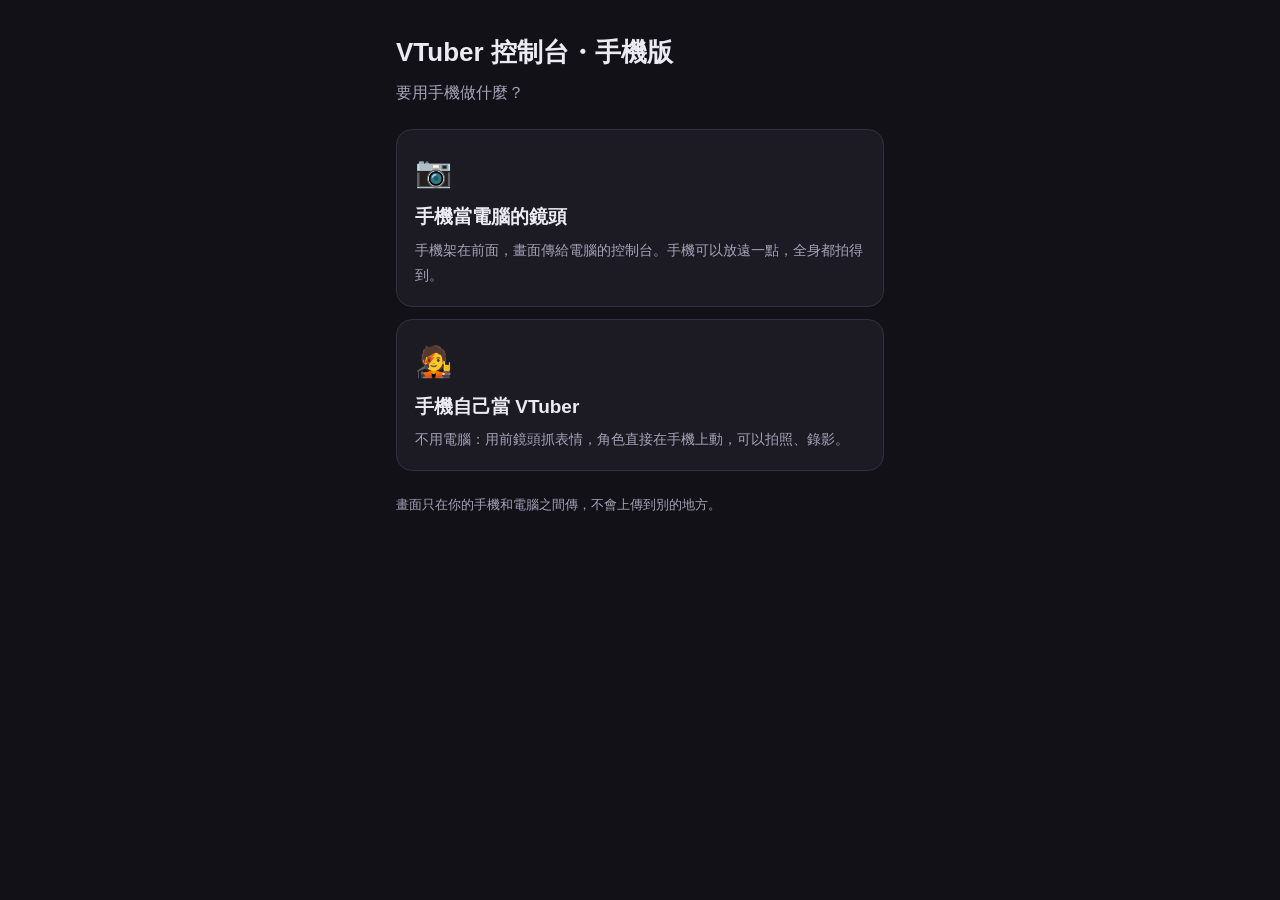
==== index.html @ 38bf388b "Initial upload: VTuber mobile site" ====
<!doctype html>
<html lang="zh-Hant-TW">
<head>
  <meta charset="utf-8" />
  <meta name="viewport" content="width=device-width, initial-scale=1, viewport-fit=cover" />
  <meta name="theme-color" content="#121117" />
  <link rel="icon" href="data:image/svg+xml,%3Csvg xmlns=%22http://www.w3.org/2000/svg%22 viewBox=%220 0 100 100%22%3E%3Ctext y=%22.9em%22 font-size=%2290%22%3E%F0%9F%A7%91%E2%80%8D%F0%9F%8E%A4%3C/text%3E%3C/svg%3E" />
  <link rel="apple-touch-icon" href="thumbs/千駄ヶ谷渋.png" />
  <title>VTuber 控制台・手機版</title>
  <script type="module" crossorigin src="./assets/phone-CGs2u6xk.js"></script>
  <link rel="stylesheet" crossorigin href="./assets/phone-DROpZ-zd.css">
</head>
<body>
  <main class="landing">
    <h1>VTuber 控制台・手機版</h1>
    <p class="sub">要用手機做什麼？</p>
    <a class="choice" href="cam.html">
      <span class="ico">📷</span>
      <b>手機當電腦的鏡頭</b>
      <span>手機架在前面，畫面傳給電腦的控制台。手機可以放遠一點，全身都拍得到。</span>
    </a>
    <a class="choice" href="vtuber.html">
      <span class="ico">🧑‍🎤</span>
      <b>手機自己當 VTuber</b>
      <span>不用電腦：用前鏡頭抓表情，角色直接在手機上動，可以拍照、錄影。</span>
    </a>
    <footer>畫面只在你的手機和電腦之間傳，不會上傳到別的地方。</footer>
  </main>
</body>
</html>
---- assets/phone-DROpZ-zd.css ----
:root{--lightningcss-light: ;--lightningcss-dark:initial;color-scheme:dark;--bg:#121117;--panel:#1c1b23;--panel2:#25242e;--line:#33313f;--text:#ecebf3;--sub:#a5a2b8;--accent:#a78bfa;--accent-ink:#1a1230;--ok:#5ccf9a;--warn:#f0b45a;--err:#ff7b7b;--safe-b:env(safe-area-inset-bottom,0px);--safe-t:env(safe-area-inset-top,0px)}*{box-sizing:border-box;-webkit-tap-highlight-color:transparent}html,body{background:var(--bg);height:100%;color:var(--text);margin:0}body{font:16px/1.6 -apple-system,BlinkMacSystemFont,PingFang TC,Noto Sans TC,Microsoft JhengHei,sans-serif}button{font:inherit;color:var(--text);background:var(--panel2);border:1px solid var(--line);cursor:pointer;border-radius:12px;min-height:44px;padding:10px 14px}button.primary{background:var(--accent);color:var(--accent-ink);border-color:var(--accent);font-weight:700}button.big{width:100%;min-height:52px;font-size:17px}button.on{border-color:var(--accent);color:var(--accent)}button:disabled{opacity:.5}input{font:inherit;color:var(--text);background:var(--bg);border:1px solid var(--line);border-radius:10px;width:100%;padding:10px 12px}a{color:var(--accent)}[hidden]{display:none!important}.bar{z-index:10;padding:calc(10px + var(--safe-t)) 12px 10px;pointer-events:none;justify-content:space-between;align-items:center;gap:8px;display:flex;position:fixed;top:0;left:0;right:0}.bar>*{pointer-events:auto}.pill{-webkit-backdrop-filter:blur(8px);backdrop-filter:blur(8px);color:var(--sub);background:#0000008c;border-radius:99px;padding:4px 12px;font-size:13px}.pill[data-kind=ok]{color:var(--ok)}.pill[data-kind=busy]{color:var(--warn)}.pill[data-kind=error]{color:var(--err)}.home{color:var(--text);background:#0000008c;border-radius:99px;padding:4px 12px;font-size:13px;text-decoration:none}.landing{max-width:520px;padding:calc(32px + var(--safe-t)) 16px calc(32px + var(--safe-b));margin:0 auto}.landing h1{margin:0 0 6px;font-size:26px}.landing .sub{color:var(--sub);margin:0 0 24px}.choice{color:var(--text);background:var(--panel);border:1px solid var(--line);border-radius:16px;margin-bottom:12px;padding:18px;text-decoration:none;display:block}.choice b{margin-bottom:4px;font-size:19px;display:block}.choice span{color:var(--sub);font-size:14px}.choice .ico{margin-bottom:6px;font-size:30px;display:block}.landing footer{color:var(--sub);margin-top:24px;font-size:13px}.cam-page #preview{object-fit:cover;background:#000;width:100%;height:100%;position:fixed;inset:0}.cam-page #preview.mirror{transform:scaleX(-1)}.cam-page .sheet{z-index:5;background:var(--panel);padding:20px 16px calc(20px + var(--safe-b));border-radius:20px 20px 0 0;position:fixed;bottom:0;left:0;right:0;box-shadow:0 -8px 30px #0006}.cam-page h1{margin:0 0 4px;font-size:21px}.cam-page .sub{color:var(--sub);margin:0 0 14px;font-size:14px}.field{color:var(--sub);margin-bottom:14px;font-size:14px;display:block}.field input{letter-spacing:6px;text-align:center;text-transform:uppercase;margin-top:6px;font-family:ui-monospace,Menlo,monospace;font-size:24px}.err{color:var(--err);margin:10px 0 0;font-size:14px}.cam-page .dock{left:12px;right:12px;bottom:calc(14px + var(--safe-b));z-index:5;gap:8px;display:flex;position:fixed}.cam-page .dock button{-webkit-backdrop-filter:blur(8px);backdrop-filter:blur(8px);background:#1c1b23d9;flex:1;padding:8px;font-size:14px}.cam-page .tips{top:calc(52px + var(--safe-t));z-index:4;-webkit-backdrop-filter:blur(8px);backdrop-filter:blur(8px);background:#0000008c;border-radius:14px;padding:10px 14px;font-size:13px;position:fixed;left:12px;right:12px}.cam-page .tips ul{color:var(--sub);margin:4px 0 0;padding-left:18px}.cam-page .tips li b{color:var(--text)}.dim{z-index:20;text-align:center;color:#555;background:#000;place-items:center;font-size:14px;display:grid;position:fixed;inset:0}.vt-page{overscroll-behavior:none;touch-action:manipulation;overflow:hidden}.vt-page #stage{position:fixed;inset:0}.vt-page #stage canvas{display:block;width:100%!important;height:100%!important}.vt-page .pip{z-index:6;top:calc(52px + var(--safe-t));aspect-ratio:3/4;object-fit:cover;background:#000;border:1px solid #ffffff40;border-radius:10px;width:96px;position:fixed;left:12px;transform:scaleX(-1)}.rec-time{color:#fff;font-variant-numeric:tabular-nums;background:#d64545e6;border-radius:99px;padding:4px 12px;font-size:13px}.vt-actions{left:16px;right:16px;bottom:calc(84px + var(--safe-b));z-index:6;position:fixed}.vt-actions .row{justify-content:center;gap:8px;display:flex}.vt-actions .row button{-webkit-backdrop-filter:blur(8px);backdrop-filter:blur(8px);background:#1c1b23cc;font-size:14px}.vt-page .dock{z-index:8;padding:6px 4px calc(6px + var(--safe-b));-webkit-backdrop-filter:blur(12px);backdrop-filter:blur(12px);border-top:1px solid var(--line);background:#121117e0;grid-template-columns:repeat(6,1fr);display:grid;position:fixed;bottom:0;left:0;right:0}.vt-page .dock button{min-height:52px;color:var(--sub);background:0 0;border:0;border-radius:10px;flex-direction:column;align-items:center;gap:2px;padding:4px 0;font-size:11px;display:flex}.vt-page .dock button span{font-size:22px;line-height:1.1}.vt-page .dock button b{font-weight:400}.vt-page .dock button.on{color:var(--accent);background:var(--panel2)}.vt-page .dock button.recording{color:#ff6b6b}.vt-page .dock button.recording span{animation:1s infinite blink}@keyframes blink{50%{opacity:.3}}.vt-page .sheet{left:0;right:0;bottom:calc(64px + var(--safe-b));z-index:7;background:var(--panel);border-radius:18px 18px 0 0;flex-direction:column;max-height:52vh;display:flex;position:fixed;box-shadow:0 -8px 30px #00000073}.sheet-head{justify-content:space-between;align-items:center;padding:12px 16px 6px;display:flex}.sheet-head button{min-height:36px;color:var(--sub);background:0 0;border:0;padding:4px 12px}.sheet-body{-webkit-overflow-scrolling:touch;padding:4px 16px 16px;overflow-y:auto}.grid{grid-template-columns:repeat(auto-fill,minmax(84px,1fr));gap:8px;display:grid}.grid.small{grid-template-columns:repeat(auto-fill,minmax(104px,1fr))}.card{text-align:center;flex-direction:column;align-items:stretch;gap:4px;min-height:0;padding:6px;font-size:12px;display:flex}.card img,.card i{aspect-ratio:1;object-fit:cover;background:var(--bg);border-radius:8px;width:100%;font-style:normal;display:block}.card i.ico{place-items:center;font-size:30px;display:grid}.card span{text-overflow:ellipsis;white-space:nowrap;overflow:hidden}.card.on,.chip.on{border-color:var(--accent);color:var(--accent)}.chip{font-size:14px}.label{color:var(--sub);margin:4px 0 6px;font-size:13px}.seg{gap:6px;margin-bottom:12px;display:flex}.seg button{flex:1;padding:8px 4px;font-size:14px}.check{border-top:1px solid var(--line);align-items:flex-start;gap:10px;padding:10px 0;font-size:15px;display:flex}.check input{width:20px;height:20px;accent-color:var(--accent);flex:none;margin-top:2px}.hint{color:var(--sub);font-size:13px}.toast{z-index:9;left:16px;right:16px;top:calc(52px + var(--safe-t));-webkit-backdrop-filter:blur(8px);backdrop-filter:blur(8px);background:#1c1b23eb;border-radius:12px;justify-content:space-between;align-items:center;gap:10px;margin:0;padding:10px 14px;font-size:14px;display:flex;position:fixed}.toast button{flex:none;min-height:36px;padding:4px 16px}.flash{z-index:30;opacity:.7;pointer-events:none;background:#fff;position:fixed;inset:0}
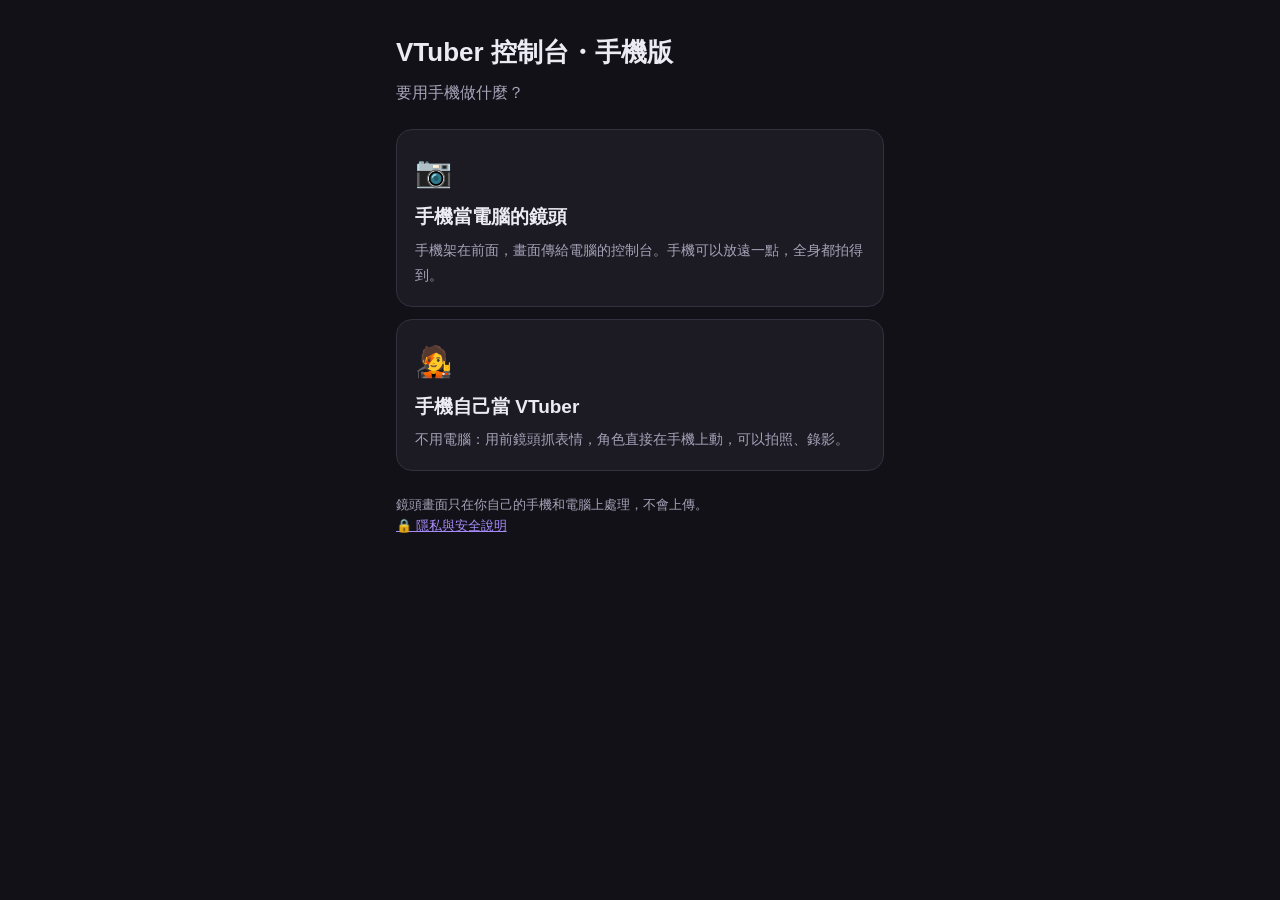
==== commit d22c9b4e: "Update site build: add motions and privacy page" ====
--- a/index.html
+++ b/index.html
@@ -7,8 +7,8 @@
   <link rel="icon" href="data:image/svg+xml,%3Csvg xmlns=%22http://www.w3.org/2000/svg%22 viewBox=%220 0 100 100%22%3E%3Ctext y=%22.9em%22 font-size=%2290%22%3E%F0%9F%A7%91%E2%80%8D%F0%9F%8E%A4%3C/text%3E%3C/svg%3E" />
   <link rel="apple-touch-icon" href="thumbs/千駄ヶ谷渋.png" />
   <title>VTuber 控制台・手機版</title>
-  <script type="module" crossorigin src="./assets/phone-CGs2u6xk.js"></script>
-  <link rel="stylesheet" crossorigin href="./assets/phone-DROpZ-zd.css">
+  <script type="module" crossorigin src="./assets/phone-BZ4PH8wU.js"></script>
+  <link rel="stylesheet" crossorigin href="./assets/phone-Bj1UAY7K.css">
 </head>
 <body>
   <main class="landing">
@@ -24,7 +24,7 @@
       <b>手機自己當 VTuber</b>
       <span>不用電腦：用前鏡頭抓表情，角色直接在手機上動，可以拍照、錄影。</span>
     </a>
-    <footer>畫面只在你的手機和電腦之間傳，不會上傳到別的地方。</footer>
+    <footer>鏡頭畫面只在你自己的手機和電腦上處理，不會上傳。<br><a href="privacy.html">🔒 隱私與安全說明</a></footer>
   </main>
 </body>
 </html>
--- a/assets/phone-Bj1UAY7K.css
+++ b/assets/phone-Bj1UAY7K.css
@@ -0,0 +1 @@
+:root{--lightningcss-light: ;--lightningcss-dark:initial;color-scheme:dark;--bg:#121117;--panel:#1c1b23;--panel2:#25242e;--line:#33313f;--text:#ecebf3;--sub:#a5a2b8;--accent:#a78bfa;--accent-ink:#1a1230;--ok:#5ccf9a;--warn:#f0b45a;--err:#ff7b7b;--safe-b:env(safe-area-inset-bottom,0px);--safe-t:env(safe-area-inset-top,0px)}*{box-sizing:border-box;-webkit-tap-highlight-color:transparent}html,body{background:var(--bg);height:100%;color:var(--text);margin:0}body{font:16px/1.6 -apple-system,BlinkMacSystemFont,PingFang TC,Noto Sans TC,Microsoft JhengHei,sans-serif}button{font:inherit;color:var(--text);background:var(--panel2);border:1px solid var(--line);cursor:pointer;border-radius:12px;min-height:44px;padding:10px 14px}button.primary{background:var(--accent);color:var(--accent-ink);border-color:var(--accent);font-weight:700}button.big{width:100%;min-height:52px;font-size:17px}button.on{border-color:var(--accent);color:var(--accent)}button:disabled{opacity:.5}input{font:inherit;color:var(--text);background:var(--bg);border:1px solid var(--line);border-radius:10px;width:100%;padding:10px 12px}a{color:var(--accent)}[hidden]{display:none!important}.bar{z-index:10;padding:calc(10px + var(--safe-t)) 12px 10px;pointer-events:none;justify-content:space-between;align-items:center;gap:8px;display:flex;position:fixed;top:0;left:0;right:0}.bar>*{pointer-events:auto}.pill{-webkit-backdrop-filter:blur(8px);backdrop-filter:blur(8px);color:var(--sub);background:#0000008c;border-radius:99px;padding:4px 12px;font-size:13px}.pill[data-kind=ok]{color:var(--ok)}.pill[data-kind=busy]{color:var(--warn)}.pill[data-kind=error]{color:var(--err)}.home{color:var(--text);background:#0000008c;border-radius:99px;padding:4px 12px;font-size:13px;text-decoration:none}.landing{max-width:520px;padding:calc(32px + var(--safe-t)) 16px calc(32px + var(--safe-b));margin:0 auto}.landing h1{margin:0 0 6px;font-size:26px}.landing .sub{color:var(--sub);margin:0 0 24px}.choice{color:var(--text);background:var(--panel);border:1px solid var(--line);border-radius:16px;margin-bottom:12px;padding:18px;text-decoration:none;display:block}.choice b{margin-bottom:4px;font-size:19px;display:block}.choice span{color:var(--sub);font-size:14px}.choice .ico{margin-bottom:6px;font-size:30px;display:block}.landing footer{color:var(--sub);margin-top:24px;font-size:13px}.cam-page #preview{object-fit:cover;background:#000;width:100%;height:100%;position:fixed;inset:0}.cam-page #preview.mirror{transform:scaleX(-1)}.cam-page .sheet{z-index:5;background:var(--panel);padding:20px 16px calc(20px + var(--safe-b));border-radius:20px 20px 0 0;position:fixed;bottom:0;left:0;right:0;box-shadow:0 -8px 30px #0006}.cam-page h1{margin:0 0 4px;font-size:21px}.cam-page .sub{color:var(--sub);margin:0 0 14px;font-size:14px}.field{color:var(--sub);margin-bottom:14px;font-size:14px;display:block}.field input{letter-spacing:6px;text-align:center;text-transform:uppercase;margin-top:6px;font-family:ui-monospace,Menlo,monospace;font-size:24px}.err{color:var(--err);margin:10px 0 0;font-size:14px}.cam-page .dock{left:12px;right:12px;bottom:calc(14px + var(--safe-b));z-index:5;gap:8px;display:flex;position:fixed}.cam-page .dock button{-webkit-backdrop-filter:blur(8px);backdrop-filter:blur(8px);background:#1c1b23d9;flex:1;padding:8px;font-size:14px}.cam-page .tips{top:calc(52px + var(--safe-t));z-index:4;-webkit-backdrop-filter:blur(8px);backdrop-filter:blur(8px);background:#0000008c;border-radius:14px;padding:10px 14px;font-size:13px;position:fixed;left:12px;right:12px}.cam-page .tips ul{color:var(--sub);margin:4px 0 0;padding-left:18px}.cam-page .tips li b{color:var(--text)}.dim{z-index:20;text-align:center;color:#555;background:#000;place-items:center;font-size:14px;display:grid;position:fixed;inset:0}.vt-page{overscroll-behavior:none;touch-action:manipulation;overflow:hidden}.vt-page #stage{position:fixed;inset:0}.vt-page #stage canvas{display:block;width:100%!important;height:100%!important}.vt-page .pip{z-index:6;top:calc(52px + var(--safe-t));aspect-ratio:3/4;object-fit:cover;background:#000;border:1px solid #ffffff40;border-radius:10px;width:96px;position:fixed;left:12px;transform:scaleX(-1)}.rec-time{color:#fff;font-variant-numeric:tabular-nums;background:#d64545e6;border-radius:99px;padding:4px 12px;font-size:13px}.vt-actions{left:16px;right:16px;bottom:calc(84px + var(--safe-b));z-index:6;position:fixed}.vt-actions .row{justify-content:center;gap:8px;display:flex}.vt-actions .row button{-webkit-backdrop-filter:blur(8px);backdrop-filter:blur(8px);background:#1c1b23cc;font-size:14px}.vt-page .dock{z-index:8;padding:6px 4px calc(6px + var(--safe-b));-webkit-backdrop-filter:blur(12px);backdrop-filter:blur(12px);border-top:1px solid var(--line);background:#121117e0;grid-template-columns:repeat(6,1fr);display:grid;position:fixed;bottom:0;left:0;right:0}.vt-page .dock button{min-height:52px;color:var(--sub);background:0 0;border:0;border-radius:10px;flex-direction:column;align-items:center;gap:2px;padding:4px 0;font-size:11px;display:flex}.vt-page .dock button span{font-size:22px;line-height:1.1}.vt-page .dock button b{font-weight:400}.vt-page .dock button.on{color:var(--accent);background:var(--panel2)}.vt-page .dock button.recording{color:#ff6b6b}.vt-page .dock button.recording span{animation:1s infinite blink}@keyframes blink{50%{opacity:.3}}.vt-page .sheet{left:0;right:0;bottom:calc(64px + var(--safe-b));z-index:7;background:var(--panel);border-radius:18px 18px 0 0;flex-direction:column;max-height:52vh;display:flex;position:fixed;box-shadow:0 -8px 30px #00000073}.sheet-head{justify-content:space-between;align-items:center;padding:12px 16px 6px;display:flex}.sheet-head button{min-height:36px;color:var(--sub);background:0 0;border:0;padding:4px 12px}.sheet-body{-webkit-overflow-scrolling:touch;padding:4px 16px 16px;overflow-y:auto}.grid{grid-template-columns:repeat(auto-fill,minmax(84px,1fr));gap:8px;display:grid}.grid.small{grid-template-columns:repeat(auto-fill,minmax(104px,1fr))}.card{text-align:center;flex-direction:column;align-items:stretch;gap:4px;min-height:0;padding:6px;font-size:12px;display:flex}.card img,.card i{aspect-ratio:1;object-fit:cover;background:var(--bg);border-radius:8px;width:100%;font-style:normal;display:block}.card i.ico{place-items:center;font-size:30px;display:grid}.card span{text-overflow:ellipsis;white-space:nowrap;overflow:hidden}.card.on,.chip.on{border-color:var(--accent);color:var(--accent)}.chip{font-size:14px}.label{color:var(--sub);margin:4px 0 6px;font-size:13px}.seg{gap:6px;margin-bottom:12px;display:flex}.seg button{flex:1;padding:8px 4px;font-size:14px}.check{border-top:1px solid var(--line);align-items:flex-start;gap:10px;padding:10px 0;font-size:15px;display:flex}.check input{width:20px;height:20px;accent-color:var(--accent);flex:none;margin-top:2px}.hint{color:var(--sub);font-size:13px}.toast{z-index:9;left:16px;right:16px;top:calc(52px + var(--safe-t));-webkit-backdrop-filter:blur(8px);backdrop-filter:blur(8px);background:#1c1b23eb;border-radius:12px;justify-content:space-between;align-items:center;gap:10px;margin:0;padding:10px 14px;font-size:14px;display:flex;position:fixed}.toast button{flex:none;min-height:36px;padding:4px 16px}.flash{z-index:30;opacity:.7;pointer-events:none;background:#fff;position:fixed;inset:0}.vt-page .pip.back{transform:none}.vt-page .seg button{padding:8px 2px}.privacy-page .back{color:var(--sub);margin-bottom:12px;font-size:14px;text-decoration:none;display:inline-block}.landing .links{flex-wrap:wrap;gap:16px;display:flex}.setting-link{border-top:1px solid var(--line);padding:12px 0;font-size:15px;text-decoration:none;display:block}.cam-page .tips a{margin-top:6px;font-size:13px;display:inline-block}.setting-btn{text-align:left;width:100%;margin:4px 0 8px;font-size:15px;display:block}.card.add i{color:var(--accent);border:1.5px dashed var(--line);background:0 0;place-items:center;font-size:30px;font-style:normal;display:grid}.card{position:relative}.card .del{color:#fff;background:#000000a6;border:0;border-radius:50%;width:26px;height:26px;min-height:0;padding:0;font-size:13px;line-height:1;position:absolute;top:2px;right:2px}.chip.add{color:var(--accent);border-style:dashed}.chip{position:relative}.chip .del{color:#fff;background:#444;border:0;border-radius:50%;width:22px;height:22px;min-height:0;padding:0;font-size:11px;position:absolute;top:-6px;right:-6px}.vt-page .dock{grid-template-columns:repeat(7,1fr)}.sync-pill{border:0;min-height:0;margin-left:auto;margin-right:8px;color:var(--ok)!important}.code-row{gap:8px;margin:10px 0;display:flex}.code-row input{letter-spacing:5px;text-align:center;text-transform:uppercase;font-family:ui-monospace,Menlo,monospace;font-size:22px}.code-row button{flex:none}.sync-ok{color:var(--ok);margin:4px 0;font-weight:700}#sync-on ul{margin:4px 0 10px;padding-left:18px}.sync-log{color:var(--sub);margin:8px 0 0;padding:0;font-size:13px;list-style:none}.sync-log li{border-top:1px solid var(--line);padding:4px 0}.toast .btns{flex:none;gap:6px;display:flex}
